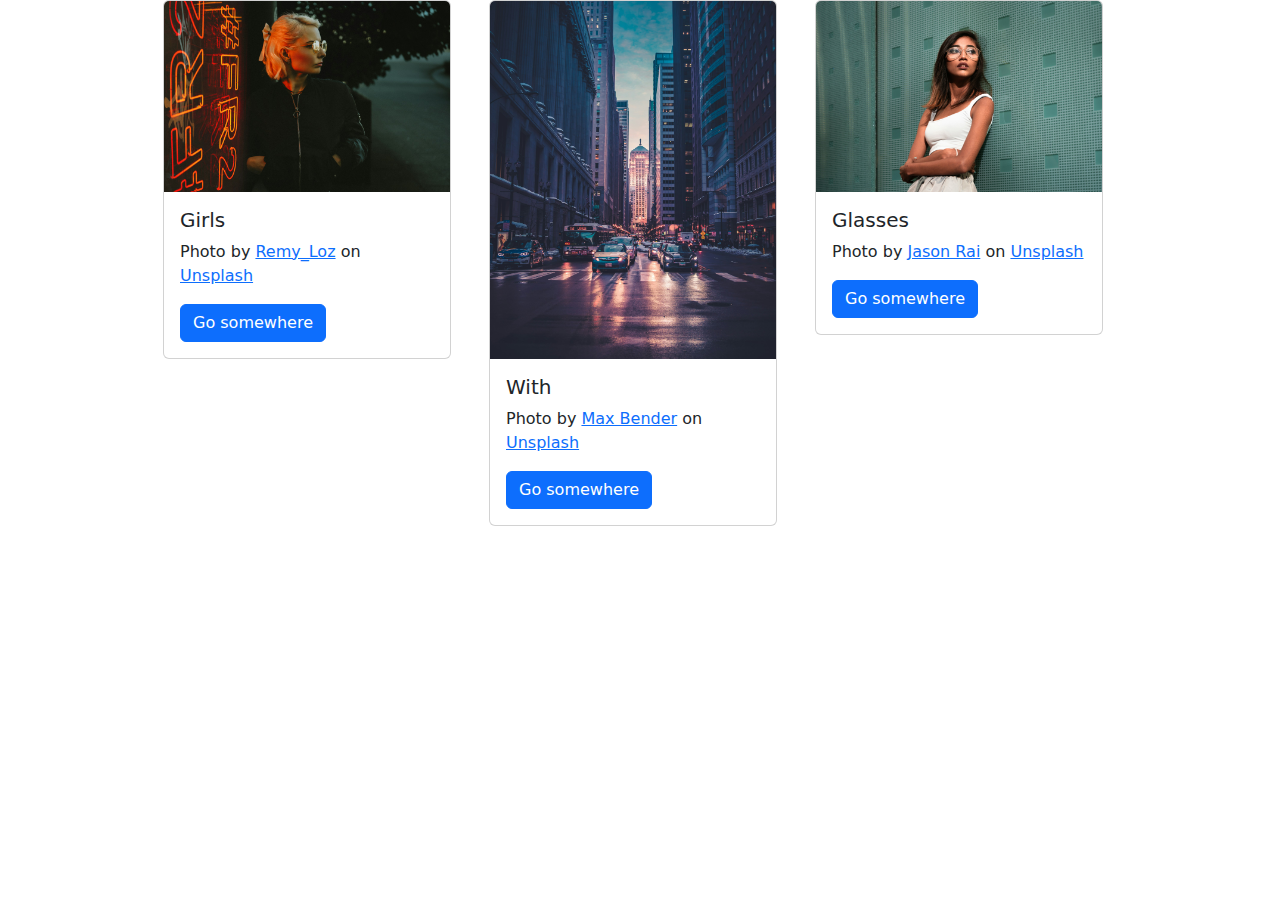
==== cards.html @ c58c7f8a "first commit" ====
<!DOCTYPE html>
<html lang="en">

<head>
  <meta charset="utf-8">
  <meta name="viewport" content="width=device-width, initial-scale=1">
  <title>Cards</title>
  <link href="https://cdn.jsdelivr.net/npm/bootstrap@5.3.3/dist/css/bootstrap.min.css" rel="stylesheet"
    integrity="sha384-QWTKZyjpPEjISv5WaRU9OFeRpok6YctnYmDr5pNlyT2bRjXh0JMhjY6hW+ALEwIH" crossorigin="anonymous">
  <link rel="stylesheet" href="css/cards.css">
</head>

<body>

  <div class="row justify-content-center">
    <div class="col-3">
      <div class="card" style="width: 18rem;">
        <img src="img/cyberglassesgirl.jpg" class="card-img-top" alt="girl with glasses in cyber lighting">
        <div class="card-body">
          <h5 class="card-title">Girls</h5>
          <p class="card-text">Photo by <a href="https://unsplash.com/@remyloz?utm_content=creditCopyText&utm_medium=referral&utm_source=unsplash">Remy_Loz</a> on <a href="https://unsplash.com/photos/a-woman-standing-next-to-a-neon-sign-L1MGKlPZlHI?utm_content=creditCopyText&utm_medium=referral&utm_source=unsplash">Unsplash</a>
          </p>
          <a href="#" class="btn btn-primary">Go somewhere</a>
        </div>
      </div>
    </div>



    <div class="col-3">
      <div class="card" style="width: 18rem;">
        <img src="img/coolcitybackground.jpg" class="card-img-top" alt="cool city picture">
        <div class="card-body">
          <h5 class="card-title">With</h5>
          <p class="card-text">Photo by <a href="https://unsplash.com/@maxwbender?utm_content=creditCopyText&utm_medium=referral&utm_source=unsplash">Max Bender</a> on <a href="https://unsplash.com/photos/vehicles-near-buildings-at-night-time-VmX3vmBecFE?utm_content=creditCopyText&utm_medium=referral&utm_source=unsplash">Unsplash</a>
          </p>
          <a href="#" class="btn btn-primary">Go somewhere</a>
        </div>
      </div>
    </div>




    <div class="col-3">
      <div class="card" style="width: 18rem;">
        <img src="img/coolglassesgirl.jpg" class="card-img-top" alt="girl with glasses">
        <div class="card-body">
          <h5 class="card-title">Glasses</h5>
          <p class="card-text">Photo by <a href="https://unsplash.com/@jasonrai?utm_content=creditCopyText&utm_medium=referral&utm_source=unsplash">Jason Rai</a> on <a href="https://unsplash.com/photos/a-woman-wearing-glasses-leaning-against-a-wall-qBlMxpqFiu8?utm_content=creditCopyText&utm_medium=referral&utm_source=unsplash">Unsplash</a>
          </p>
          <a href="#" class="btn btn-primary">Go somewhere</a>
        </div>
      </div>
    </div>
  </div>



  <script src="https://cdn.jsdelivr.net/npm/bootstrap@5.3.3/dist/js/bootstrap.bundle.min.js"
    integrity="sha384-YvpcrYf0tY3lHB60NNkmXc5s9fDVZLESaAA55NDzOxhy9GkcIdslK1eN7N6jIeHz"
    crossorigin="anonymous"></script>
</body>

</html>
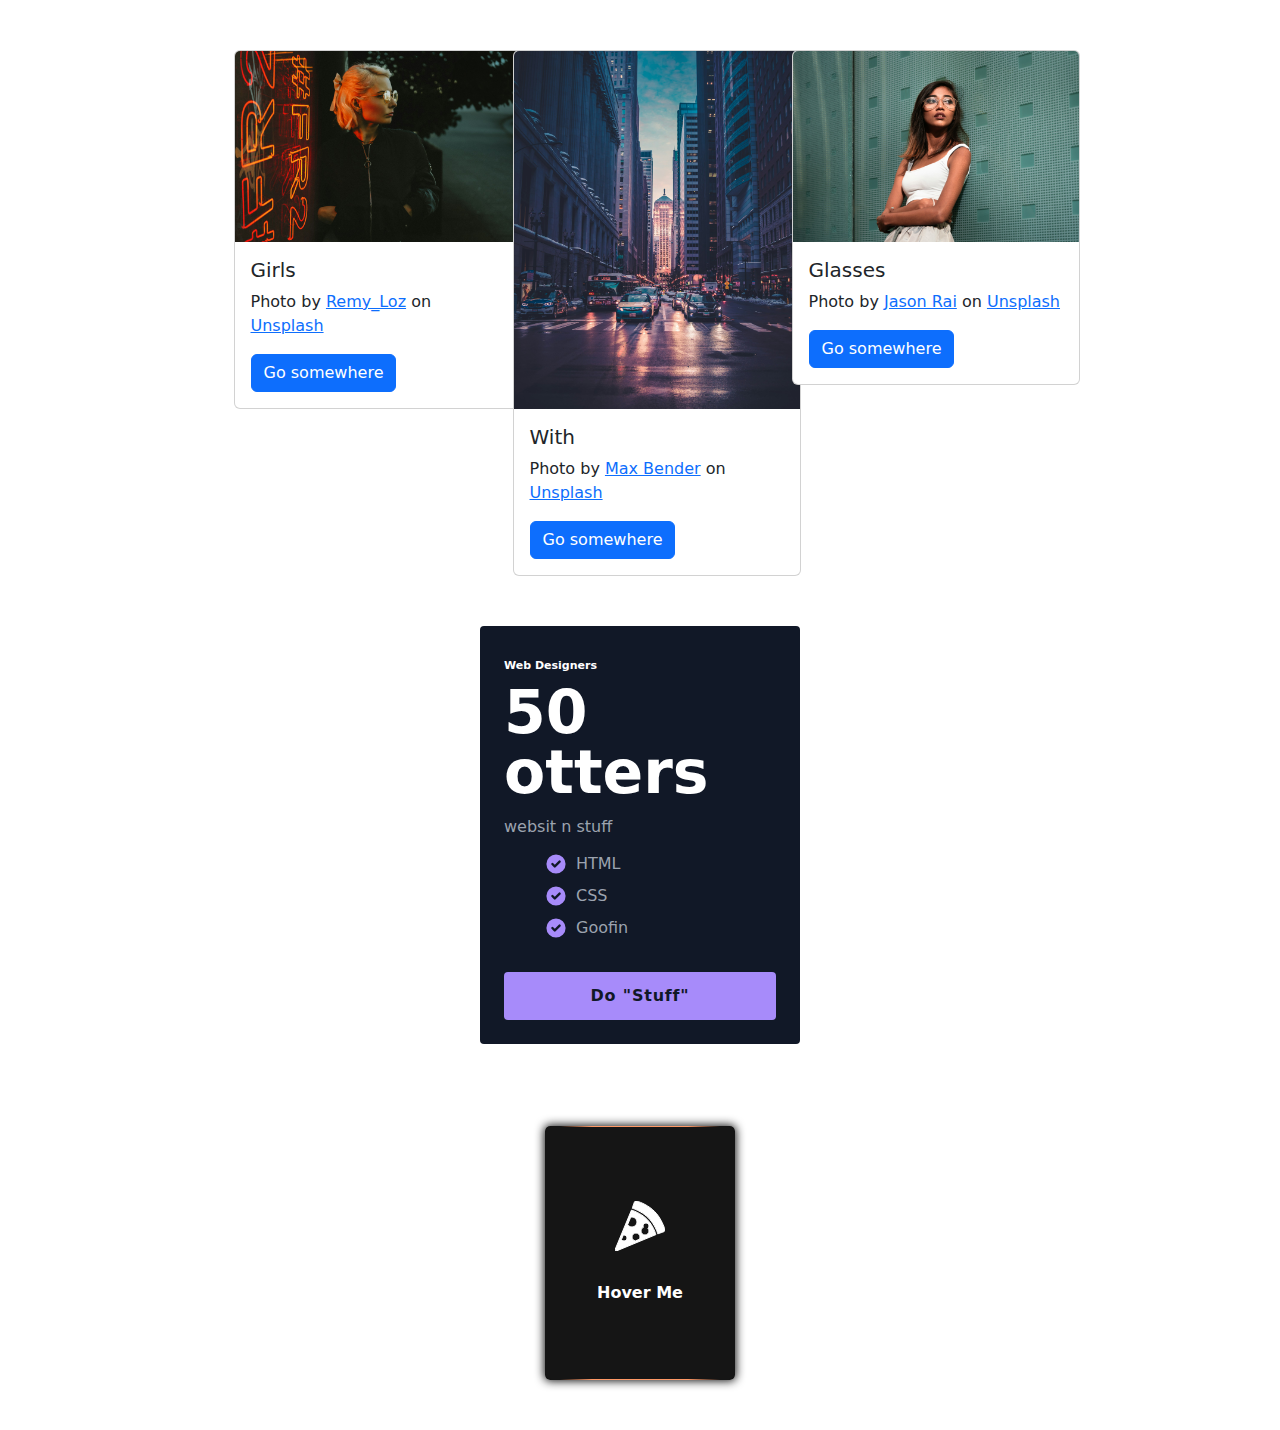
==== commit a50adb67: "pizza" ====
--- a/cards.html
+++ b/cards.html
@@ -11,14 +11,17 @@
 </head>
 
 <body>
-
-  <div class="row justify-content-center">
+<div class="container">
+  <div class="row">
     <div class="col-3">
-      <div class="card" style="width: 18rem;">
+      <div class="card mx-auto" style="width: 18rem;">
         <img src="img/cyberglassesgirl.jpg" class="card-img-top" alt="girl with glasses in cyber lighting">
         <div class="card-body">
           <h5 class="card-title">Girls</h5>
-          <p class="card-text">Photo by <a href="https://unsplash.com/@remyloz?utm_content=creditCopyText&utm_medium=referral&utm_source=unsplash">Remy_Loz</a> on <a href="https://unsplash.com/photos/a-woman-standing-next-to-a-neon-sign-L1MGKlPZlHI?utm_content=creditCopyText&utm_medium=referral&utm_source=unsplash">Unsplash</a>
+          <p class="card-text">Photo by <a
+              href="https://unsplash.com/@remyloz?utm_content=creditCopyText&utm_medium=referral&utm_source=unsplash">Remy_Loz</a>
+            on <a
+              href="https://unsplash.com/photos/a-woman-standing-next-to-a-neon-sign-L1MGKlPZlHI?utm_content=creditCopyText&utm_medium=referral&utm_source=unsplash">Unsplash</a>
           </p>
           <a href="#" class="btn btn-primary">Go somewhere</a>
         </div>
@@ -28,11 +31,14 @@
 
 
     <div class="col-3">
-      <div class="card" style="width: 18rem;">
+      <div class="card mx-auto" style="width: 18rem;">
         <img src="img/coolcitybackground.jpg" class="card-img-top" alt="cool city picture">
         <div class="card-body">
           <h5 class="card-title">With</h5>
-          <p class="card-text">Photo by <a href="https://unsplash.com/@maxwbender?utm_content=creditCopyText&utm_medium=referral&utm_source=unsplash">Max Bender</a> on <a href="https://unsplash.com/photos/vehicles-near-buildings-at-night-time-VmX3vmBecFE?utm_content=creditCopyText&utm_medium=referral&utm_source=unsplash">Unsplash</a>
+          <p class="card-text">Photo by <a
+              href="https://unsplash.com/@maxwbender?utm_content=creditCopyText&utm_medium=referral&utm_source=unsplash">Max
+              Bender</a> on <a
+              href="https://unsplash.com/photos/vehicles-near-buildings-at-night-time-VmX3vmBecFE?utm_content=creditCopyText&utm_medium=referral&utm_source=unsplash">Unsplash</a>
           </p>
           <a href="#" class="btn btn-primary">Go somewhere</a>
         </div>
@@ -43,11 +49,14 @@
 
 
     <div class="col-3">
-      <div class="card" style="width: 18rem;">
+      <div class="card mx-auto" style="width: 18rem;">
         <img src="img/coolglassesgirl.jpg" class="card-img-top" alt="girl with glasses">
         <div class="card-body">
           <h5 class="card-title">Glasses</h5>
-          <p class="card-text">Photo by <a href="https://unsplash.com/@jasonrai?utm_content=creditCopyText&utm_medium=referral&utm_source=unsplash">Jason Rai</a> on <a href="https://unsplash.com/photos/a-woman-wearing-glasses-leaning-against-a-wall-qBlMxpqFiu8?utm_content=creditCopyText&utm_medium=referral&utm_source=unsplash">Unsplash</a>
+          <p class="card-text">Photo by <a
+              href="https://unsplash.com/@jasonrai?utm_content=creditCopyText&utm_medium=referral&utm_source=unsplash">Jason
+              Rai</a> on <a
+              href="https://unsplash.com/photos/a-woman-wearing-glasses-leaning-against-a-wall-qBlMxpqFiu8?utm_content=creditCopyText&utm_medium=referral&utm_source=unsplash">Unsplash</a>
           </p>
           <a href="#" class="btn btn-primary">Go somewhere</a>
         </div>
@@ -57,6 +66,120 @@
 
 
 
+  <div class="row">
+    <div class="col-6">
+      <div class="yaya mx-auto">
+        <div class="header">
+          <span class="title">Web Designers</span>
+          <span class="price">50 otters</span>
+        </div>
+        <p class="desc">websit n stuff</p>
+        <ul class="lists">
+          <li class="list">
+            <svg xmlns="http://www.w3.org/2000/svg" viewBox="0 0 20 20" fill="currentColor">
+              <path fill-rule="evenodd"
+                d="M10 18a8 8 0 100-16 8 8 0 000 16zm3.707-9.293a1 1 0 00-1.414-1.414L9 10.586 7.707 9.293a1 1 0 00-1.414 1.414l2 2a1 1 0 001.414 0l4-4z"
+                clip-rule="evenodd"></path>
+            </svg>
+            <span>HTML</span>
+          </li>
+          <li class="list">
+            <svg xmlns="http://www.w3.org/2000/svg" viewBox="0 0 20 20" fill="currentColor">
+              <path fill-rule="evenodd"
+                d="M10 18a8 8 0 100-16 8 8 0 000 16zm3.707-9.293a1 1 0 00-1.414-1.414L9 10.586 7.707 9.293a1 1 0 00-1.414 1.414l2 2a1 1 0 001.414 0l4-4z"
+                clip-rule="evenodd"></path>
+            </svg>
+            <span>CSS</span>
+          </li>
+          <li class="list">
+            <svg xmlns="http://www.w3.org/2000/svg" viewBox="0 0 20 20" fill="currentColor">
+              <path fill-rule="evenodd"
+                d="M10 18a8 8 0 100-16 8 8 0 000 16zm3.707-9.293a1 1 0 00-1.414-1.414L9 10.586 7.707 9.293a1 1 0 00-1.414 1.414l2 2a1 1 0 001.414 0l4-4z"
+                clip-rule="evenodd"></path>
+            </svg>
+            <span>Goofin</span>
+          </li>
+        </ul>
+        <button type="button" class="action">Do "Stuff"</button>
+      </div>
+    </div>
+  </div>
+
+
+  <div class="row">
+    <div class="col-6">
+      <div class="pizza mx-auto">
+        <div class="content">
+          <div class="back">
+            <div class="back-content">
+              <svg stroke="#ffffff" xmlns:xlink="http://www.w3.org/1999/xlink" xmlns="http://www.w3.org/2000/svg"
+                viewBox="0 0 50 50" height="50px" width="50px" fill="#ffffff">
+
+                <g stroke-width="0" id="SVGRepo_bgCarrier"></g>
+
+                <g stroke-linejoin="round" stroke-linecap="round" id="SVGRepo_tracerCarrier"></g>
+
+                <g id="SVGRepo_iconCarrier">
+
+                  <path
+                    d="M20.84375 0.03125C20.191406 0.0703125 19.652344 0.425781 19.21875 1.53125C18.988281 2.117188 18.5 3.558594 18.03125 4.9375C17.792969 5.636719 17.570313 6.273438 17.40625 6.75C17.390625 6.796875 17.414063 6.855469 17.40625 6.90625C17.398438 6.925781 17.351563 6.949219 17.34375 6.96875L17.25 7.25C18.566406 7.65625 19.539063 8.058594 19.625 8.09375C22.597656 9.21875 28.351563 11.847656 33.28125 16.78125C38.5 22 41.183594 28.265625 42.09375 30.71875C42.113281 30.761719 42.375 31.535156 42.75 32.84375C42.757813 32.839844 42.777344 32.847656 42.78125 32.84375C43.34375 32.664063 44.953125 32.09375 46.3125 31.625C47.109375 31.351563 47.808594 31.117188 48.15625 31C49.003906 30.714844 49.542969 30.292969 49.8125 29.6875C50.074219 29.109375 50.066406 28.429688 49.75 27.6875C49.605469 27.347656 49.441406 26.917969 49.25 26.4375C47.878906 23.007813 45.007813 15.882813 39.59375 10.46875C33.613281 4.484375 25.792969 1.210938 22.125 0.21875C21.648438 0.0898438 21.234375 0.0078125 20.84375 0.03125 Z M 16.46875 9.09375L0.0625 48.625C-0.09375 48.996094 -0.00390625 49.433594 0.28125 49.71875C0.472656 49.910156 0.738281 50 1 50C1.128906 50 1.253906 49.988281 1.375 49.9375L40.90625 33.59375C40.523438 32.242188 40.222656 31.449219 40.21875 31.4375C39.351563 29.089844 36.816406 23.128906 31.875 18.1875C27.035156 13.34375 21.167969 10.804688 18.875 9.9375C18.84375 9.925781 17.8125 9.5 16.46875 9.09375 Z M 17 16C19.761719 16 22 18.238281 22 21C22 23.761719 19.761719 26 17 26C15.140625 26 13.550781 24.972656 12.6875 23.46875L15.6875 16.1875C16.101563 16.074219 16.550781 16 17 16 Z M 31 22C32.65625 22 34 23.34375 34 25C34 25.917969 33.585938 26.730469 32.9375 27.28125L32.90625 27.28125C33.570313 27.996094 34 28.949219 34 30C34 32.210938 32.210938 34 30 34C27.789063 34 26 32.210938 26 30C26 28.359375 26.996094 26.960938 28.40625 26.34375L28.3125 26.3125C28.117188 25.917969 28 25.472656 28 25C28 23.34375 29.34375 22 31 22 Z M 21 32C23.210938 32 25 33.789063 25 36C25 36.855469 24.710938 37.660156 24.25 38.3125L20.3125 39.9375C18.429688 39.609375 17 37.976563 17 36C17 33.789063 18.789063 32 21 32 Z M 9 34C10.65625 34 12 35.34375 12 37C12 38.65625 10.65625 40 9 40C7.902344 40 6.960938 39.414063 6.4375 38.53125L8.25 34.09375C8.488281 34.03125 8.742188 34 9 34Z">
+                  </path>
+
+                </g>
+
+              </svg>
+              <strong>Hover Me</strong>
+            </div>
+          </div>
+          <div class="front">
+
+            <div class="img">
+              <div class="circle">
+              </div>
+              <div class="circle" id="right">
+              </div>
+              <div class="circle" id="bottom">
+              </div>
+            </div>
+
+            <div class="front-content">
+              <small class="badge">Pasta</small>
+              <div class="description">
+                <div class="title">
+                  <p class="title">
+                    <strong>Spaguetti Bolognese</strong>
+                  </p>
+                  <svg fill-rule="nonzero" height="15px" width="15px" viewBox="0,0,256,256"
+                    xmlns:xlink="http://www.w3.org/1999/xlink" xmlns="http://www.w3.org/2000/svg">
+                    <g style="mix-blend-mode: normal" text-anchor="none" font-size="none" font-weight="none"
+                      font-family="none" stroke-dashoffset="0" stroke-dasharray="" stroke-miterlimit="10"
+                      stroke-linejoin="miter" stroke-linecap="butt" stroke-width="1" stroke="none" fill-rule="nonzero"
+                      fill="#20c997">
+                      <g transform="scale(8,8)">
+                        <path d="M25,27l-9,-6.75l-9,6.75v-23h18z"></path>
+                      </g>
+                    </g>
+                  </svg>
+                </div>
+                <p class="card-footer">
+                  30 Mins &nbsp; | &nbsp; 1 Serving
+                </p>
+              </div>
+            </div>
+          </div>
+        </div>
+      </div>
+    </div>
+  </div>
+  </div>
+  </div>
+
+
+
+
+
+
+</div>
   <script src="https://cdn.jsdelivr.net/npm/bootstrap@5.3.3/dist/js/bootstrap.bundle.min.js"
     integrity="sha384-YvpcrYf0tY3lHB60NNkmXc5s9fDVZLESaAA55NDzOxhy9GkcIdslK1eN7N6jIeHz"
     crossorigin="anonymous"></script>
--- a/css/cards.css
+++ b/css/cards.css
@@ -0,0 +1,259 @@
+
+.row{
+    margin: 50px 0;
+    justify-content: center;
+}
+
+
+
+
+/* uiverse css */
+.yaya {
+    margin-left: -1rem;
+    margin-right: -1rem;
+    display: flex;
+    flex-wrap: wrap;
+    align-items: stretch;
+    margin-bottom: 2rem;
+    width: 320px;
+    display: flex;
+    flex-direction: column;
+    border-radius: 0.25rem;
+    background-color: rgba(17, 24, 39, 1);
+    padding: 1.5rem;
+  }
+  
+  .header {
+    display: flex;
+    flex-direction: column;
+  }
+  
+  .title {
+    font-size: 1.5rem;
+    line-height: 2rem;
+    font-weight: 700;
+    color: #fff
+  }
+  
+  .price {
+    font-size: 3.75rem;
+    line-height: 1;
+    font-weight: 700;
+    color: #fff
+  }
+  
+  .desc {
+    margin-top: 0.75rem;
+    margin-bottom: 0.75rem;
+    line-height: 1.625;
+    color: rgba(156, 163, 175, 1);
+  }
+  
+  .lists {
+    margin-bottom: 1.5rem;
+    flex: 1 1 0%;
+    color: rgba(156, 163, 175, 1);
+  }
+  
+  .lists .list {
+    margin-bottom: 0.5rem;
+    display: flex;
+    margin-left: 0.5rem
+  }
+  
+  .lists .list svg {
+    height: 1.5rem;
+    width: 1.5rem;
+    flex-shrink: 0;
+    margin-right: 0.5rem;
+    color: rgba(167, 139, 250, 1);
+  }
+  
+  .action {
+    border: none;
+    outline: none;
+    display: inline-block;
+    border-radius: 0.25rem;
+    background-color: rgba(167, 139, 250, 1);
+    padding-left: 1.25rem;
+    padding-right: 1.25rem;
+    padding-top: 0.75rem;
+    padding-bottom: 0.75rem;
+    text-align: center;
+    font-weight: 600;
+    letter-spacing: 0.05em;
+    color: rgba(17, 24, 39, 1);
+  }
+
+/* pizza */
+  .pizza {
+    overflow: visible;
+    width: 190px;
+    height: 254px;
+  }
+  
+  .content {
+    width: 100%;
+    height: 100%;
+    transform-style: preserve-3d;
+    transition: transform 300ms;
+    box-shadow: 0px 0px 10px 1px #000000ee;
+    border-radius: 5px;
+  }
+  
+  .front, .back {
+    background-color: #151515;
+    position: absolute;
+    width: 100%;
+    height: 100%;
+    backface-visibility: hidden;
+    -webkit-backface-visibility: hidden;
+    border-radius: 5px;
+    overflow: hidden;
+  }
+  
+  .back {
+    width: 100%;
+    height: 100%;
+    justify-content: center;
+    display: flex;
+    align-items: center;
+    overflow: hidden;
+  }
+  
+  .back::before {
+    position: absolute;
+    content: ' ';
+    display: block;
+    width: 160px;
+    height: 160%;
+    background: linear-gradient(90deg, transparent, #ff9966, #ff9966, #ff9966, #ff9966, transparent);
+    animation: rotation_481 5000ms infinite linear;
+  }
+  
+  .back-content {
+    position: absolute;
+    width: 99%;
+    height: 99%;
+    background-color: #151515;
+    border-radius: 5px;
+    color: white;
+    display: flex;
+    flex-direction: column;
+    justify-content: center;
+    align-items: center;
+    gap: 30px;
+  }
+  
+  .pizza:hover .content {
+    transform: rotateY(180deg);
+  }
+  
+  @keyframes rotation_481 {
+    0% {
+      transform: rotateZ(0deg);
+    }
+  
+    0% {
+      transform: rotateZ(360deg);
+    }
+  }
+  
+  .front {
+    transform: rotateY(180deg);
+    color: white;
+  }
+  
+  .front .front-content {
+    position: absolute;
+    width: 100%;
+    height: 100%;
+    padding: 10px;
+    display: flex;
+    flex-direction: column;
+    justify-content: space-between;
+  }
+  
+  .front-content .badge {
+    background-color: #00000055;
+    padding: 2px 10px;
+    border-radius: 10px;
+    backdrop-filter: blur(2px);
+    width: fit-content;
+  }
+  
+  .description {
+    box-shadow: 0px 0px 10px 5px #00000088;
+    width: 100%;
+    padding: 10px;
+    background-color: #00000099;
+    backdrop-filter: blur(5px);
+    border-radius: 5px;
+  }
+  
+  .title {
+    font-size: 11px;
+    max-width: 100%;
+    display: flex;
+    justify-content: space-between;
+  }
+  
+  .title p {
+    width: 50%;
+  }
+  
+  .pizza-footer {
+    color: #ffffff88;
+    margin-top: 5px;
+    font-size: 8px;
+  }
+  
+  .front .img {
+    position: absolute;
+    width: 100%;
+    height: 100%;
+    object-fit: cover;
+    object-position: center;
+  }
+  
+  .circle {
+    width: 90px;
+    height: 90px;
+    border-radius: 50%;
+    background-color: #ffbb66;
+    position: relative;
+    filter: blur(15px);
+    animation: floating 2600ms infinite linear;
+  }
+  
+  #bottom {
+    background-color: #ff8866;
+    left: 50px;
+    top: 0px;
+    width: 150px;
+    height: 150px;
+    animation-delay: -800ms;
+  }
+  
+  #right {
+    background-color: #ff2233;
+    left: 160px;
+    top: -80px;
+    width: 30px;
+    height: 30px;
+    animation-delay: -1800ms;
+  }
+  
+  @keyframes floating {
+    0% {
+      transform: translateY(0px);
+    }
+  
+    50% {
+      transform: translateY(10px);
+    }
+  
+    100% {
+      transform: translateY(0px);
+    }
+  }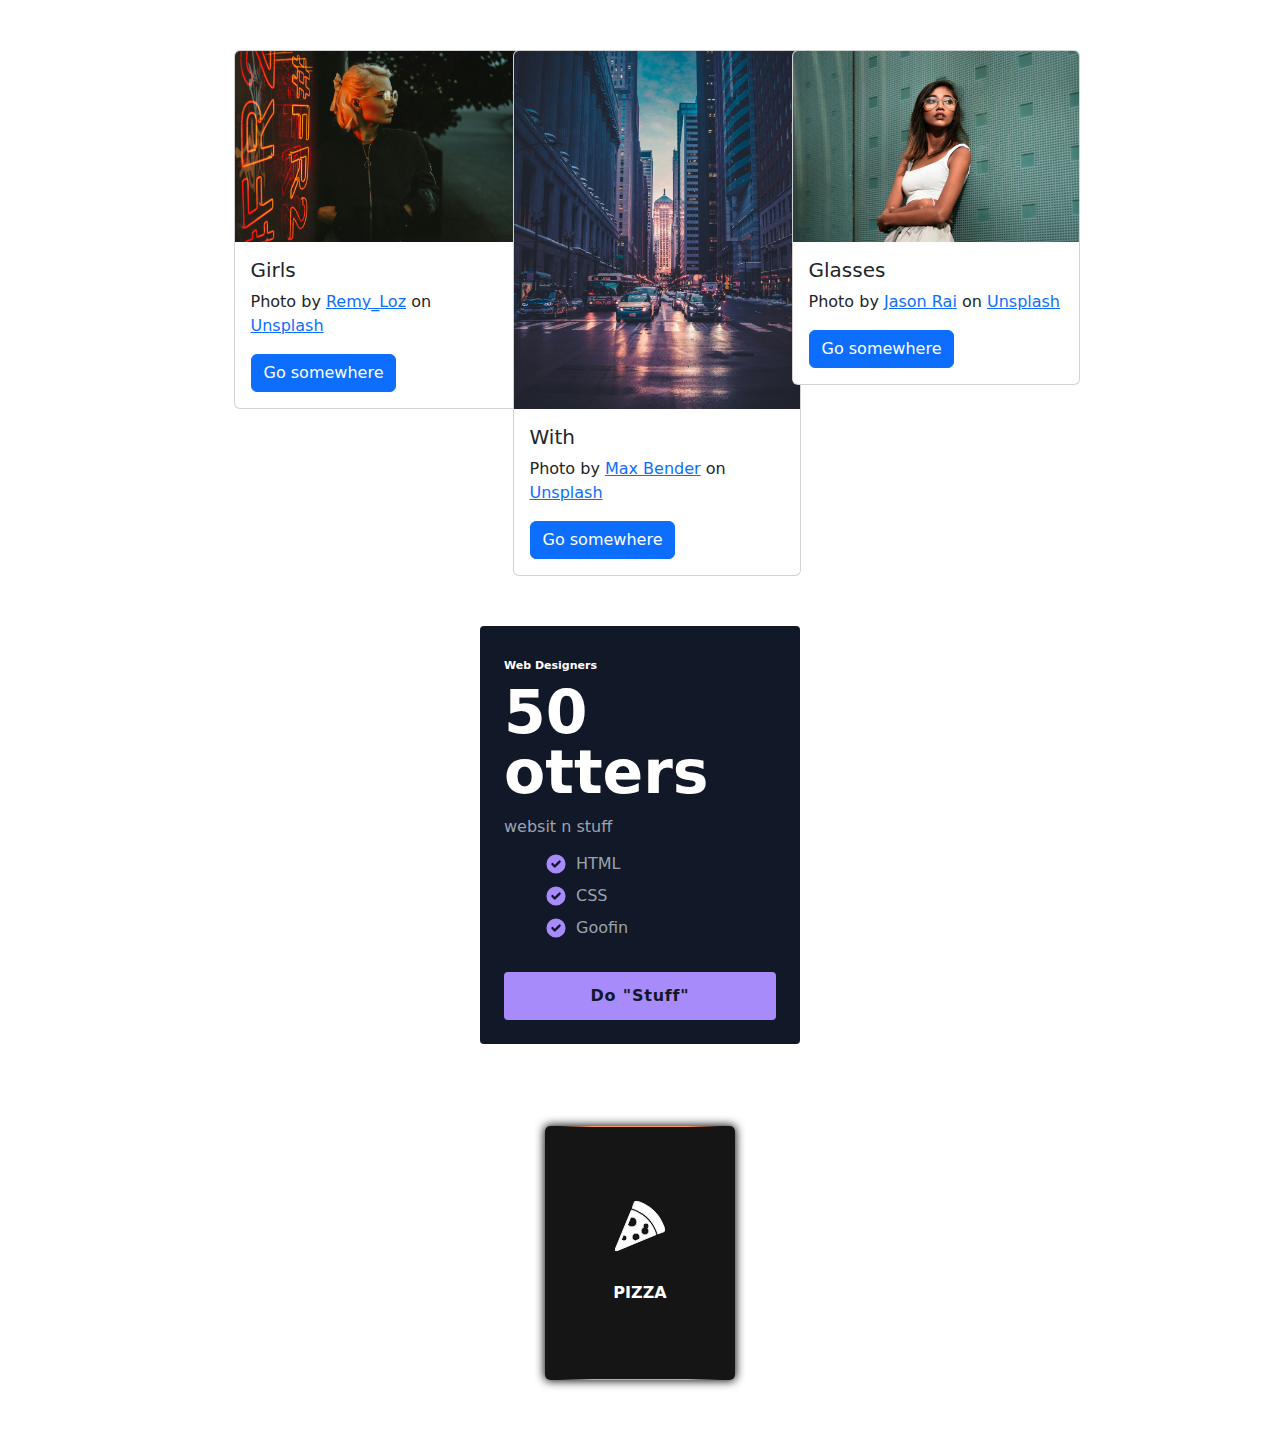
==== commit a1546c45: "Paziza" ====
--- a/cards.html
+++ b/cards.html
@@ -128,7 +128,7 @@
                 </g>
 
               </svg>
-              <strong>Hover Me</strong>
+              <strong>PIZZA</strong>
             </div>
           </div>
           <div class="front">
@@ -143,11 +143,11 @@
             </div>
 
             <div class="front-content">
-              <small class="badge">Pasta</small>
+              <small class="badge">PAZIZA</small>
               <div class="description">
                 <div class="title">
                   <p class="title">
-                    <strong>Spaguetti Bolognese</strong>
+                    <strong>PIZUZA W/ CHEESE</strong>
                   </p>
                   <svg fill-rule="nonzero" height="15px" width="15px" viewBox="0,0,256,256"
                     xmlns:xlink="http://www.w3.org/1999/xlink" xmlns="http://www.w3.org/2000/svg">
@@ -162,7 +162,7 @@
                   </svg>
                 </div>
                 <p class="card-footer">
-                  30 Mins &nbsp; | &nbsp; 1 Serving
+                  $40 &nbsp; | &nbsp; 2 Slices
                 </p>
               </div>
             </div>
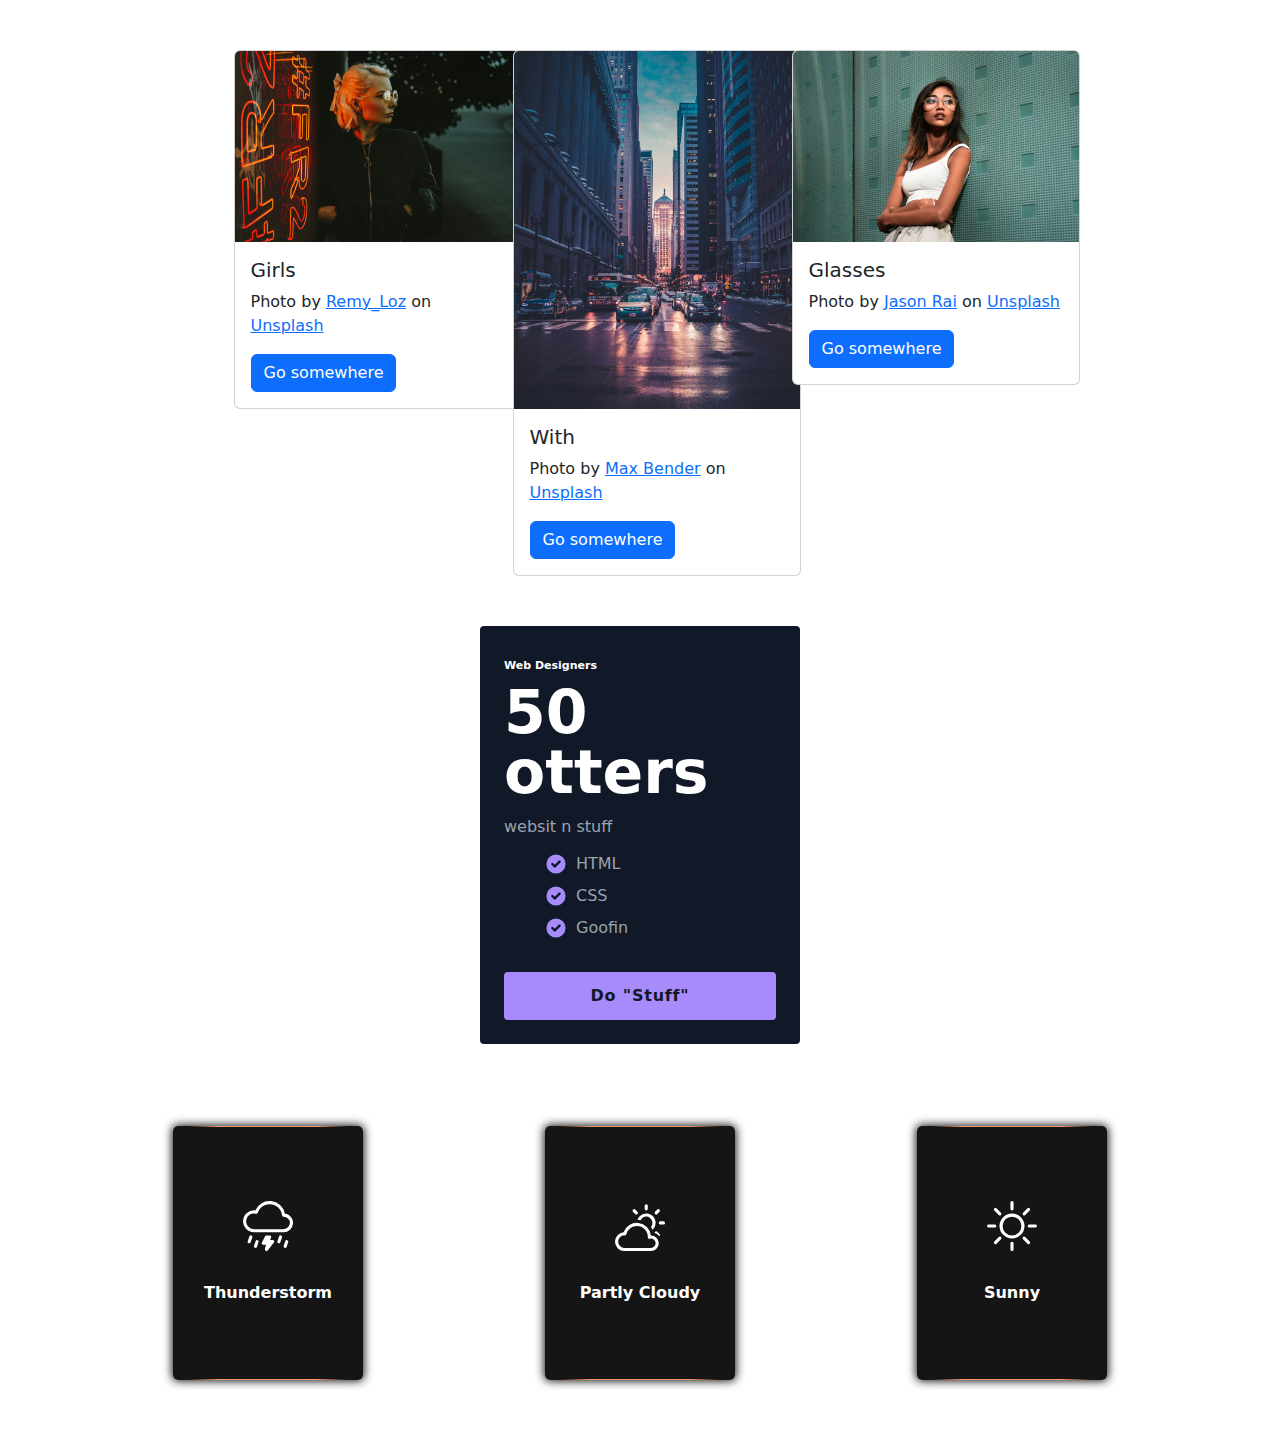
==== commit e337f712: "3-cards" ====
--- a/cards.html
+++ b/cards.html
@@ -11,175 +11,286 @@
 </head>
 
 <body>
-<div class="container">
-  <div class="row">
-    <div class="col-3">
-      <div class="card mx-auto" style="width: 18rem;">
-        <img src="img/cyberglassesgirl.jpg" class="card-img-top" alt="girl with glasses in cyber lighting">
-        <div class="card-body">
-          <h5 class="card-title">Girls</h5>
-          <p class="card-text">Photo by <a
-              href="https://unsplash.com/@remyloz?utm_content=creditCopyText&utm_medium=referral&utm_source=unsplash">Remy_Loz</a>
-            on <a
-              href="https://unsplash.com/photos/a-woman-standing-next-to-a-neon-sign-L1MGKlPZlHI?utm_content=creditCopyText&utm_medium=referral&utm_source=unsplash">Unsplash</a>
-          </p>
-          <a href="#" class="btn btn-primary">Go somewhere</a>
+  <div class="container">
+    <div class="row">
+      <div class="col-3">
+        <div class="card mx-auto" style="width: 18rem;">
+          <img src="img/cyberglassesgirl.jpg" class="card-img-top" alt="girl with glasses in cyber lighting">
+          <div class="card-body">
+            <h5 class="card-title">Girls</h5>
+            <p class="card-text">Photo by <a
+                href="https://unsplash.com/@remyloz?utm_content=creditCopyText&utm_medium=referral&utm_source=unsplash">Remy_Loz</a>
+              on <a
+                href="https://unsplash.com/photos/a-woman-standing-next-to-a-neon-sign-L1MGKlPZlHI?utm_content=creditCopyText&utm_medium=referral&utm_source=unsplash">Unsplash</a>
+            </p>
+            <a href="#" class="btn btn-primary">Go somewhere</a>
+          </div>
+        </div>
+      </div>
+
+
+
+      <div class="col-3">
+        <div class="card mx-auto" style="width: 18rem;">
+          <img src="img/coolcitybackground.jpg" class="card-img-top" alt="cool city picture">
+          <div class="card-body">
+            <h5 class="card-title">With</h5>
+            <p class="card-text">Photo by <a
+                href="https://unsplash.com/@maxwbender?utm_content=creditCopyText&utm_medium=referral&utm_source=unsplash">Max
+                Bender</a> on <a
+                href="https://unsplash.com/photos/vehicles-near-buildings-at-night-time-VmX3vmBecFE?utm_content=creditCopyText&utm_medium=referral&utm_source=unsplash">Unsplash</a>
+            </p>
+            <a href="#" class="btn btn-primary">Go somewhere</a>
+          </div>
+        </div>
+      </div>
+
+
+
+
+      <div class="col-3">
+        <div class="card mx-auto" style="width: 18rem;">
+          <img src="img/coolglassesgirl.jpg" class="card-img-top" alt="girl with glasses">
+          <div class="card-body">
+            <h5 class="card-title">Glasses</h5>
+            <p class="card-text">Photo by <a
+                href="https://unsplash.com/@jasonrai?utm_content=creditCopyText&utm_medium=referral&utm_source=unsplash">Jason
+                Rai</a> on <a
+                href="https://unsplash.com/photos/a-woman-wearing-glasses-leaning-against-a-wall-qBlMxpqFiu8?utm_content=creditCopyText&utm_medium=referral&utm_source=unsplash">Unsplash</a>
+            </p>
+            <a href="#" class="btn btn-primary">Go somewhere</a>
+          </div>
         </div>
       </div>
     </div>
 
 
 
-    <div class="col-3">
-      <div class="card mx-auto" style="width: 18rem;">
-        <img src="img/coolcitybackground.jpg" class="card-img-top" alt="cool city picture">
-        <div class="card-body">
-          <h5 class="card-title">With</h5>
-          <p class="card-text">Photo by <a
-              href="https://unsplash.com/@maxwbender?utm_content=creditCopyText&utm_medium=referral&utm_source=unsplash">Max
-              Bender</a> on <a
-              href="https://unsplash.com/photos/vehicles-near-buildings-at-night-time-VmX3vmBecFE?utm_content=creditCopyText&utm_medium=referral&utm_source=unsplash">Unsplash</a>
-          </p>
-          <a href="#" class="btn btn-primary">Go somewhere</a>
+    <div class="row">
+      <div class="col-6">
+        <div class="yaya mx-auto">
+          <div class="header">
+            <span class="title">Web Designers</span>
+            <span class="price">50 otters</span>
+          </div>
+          <p class="desc">websit n stuff</p>
+          <ul class="lists">
+            <li class="list">
+              <svg xmlns="http://www.w3.org/2000/svg" viewBox="0 0 20 20" fill="currentColor">
+                <path fill-rule="evenodd"
+                  d="M10 18a8 8 0 100-16 8 8 0 000 16zm3.707-9.293a1 1 0 00-1.414-1.414L9 10.586 7.707 9.293a1 1 0 00-1.414 1.414l2 2a1 1 0 001.414 0l4-4z"
+                  clip-rule="evenodd"></path>
+              </svg>
+              <span>HTML</span>
+            </li>
+            <li class="list">
+              <svg xmlns="http://www.w3.org/2000/svg" viewBox="0 0 20 20" fill="currentColor">
+                <path fill-rule="evenodd"
+                  d="M10 18a8 8 0 100-16 8 8 0 000 16zm3.707-9.293a1 1 0 00-1.414-1.414L9 10.586 7.707 9.293a1 1 0 00-1.414 1.414l2 2a1 1 0 001.414 0l4-4z"
+                  clip-rule="evenodd"></path>
+              </svg>
+              <span>CSS</span>
+            </li>
+            <li class="list">
+              <svg xmlns="http://www.w3.org/2000/svg" viewBox="0 0 20 20" fill="currentColor">
+                <path fill-rule="evenodd"
+                  d="M10 18a8 8 0 100-16 8 8 0 000 16zm3.707-9.293a1 1 0 00-1.414-1.414L9 10.586 7.707 9.293a1 1 0 00-1.414 1.414l2 2a1 1 0 001.414 0l4-4z"
+                  clip-rule="evenodd"></path>
+              </svg>
+              <span>Goofin</span>
+            </li>
+          </ul>
+          <button type="button" class="action">Do "Stuff"</button>
         </div>
       </div>
     </div>
 
 
-
-
-    <div class="col-3">
-      <div class="card mx-auto" style="width: 18rem;">
-        <img src="img/coolglassesgirl.jpg" class="card-img-top" alt="girl with glasses">
-        <div class="card-body">
-          <h5 class="card-title">Glasses</h5>
-          <p class="card-text">Photo by <a
-              href="https://unsplash.com/@jasonrai?utm_content=creditCopyText&utm_medium=referral&utm_source=unsplash">Jason
-              Rai</a> on <a
-              href="https://unsplash.com/photos/a-woman-wearing-glasses-leaning-against-a-wall-qBlMxpqFiu8?utm_content=creditCopyText&utm_medium=referral&utm_source=unsplash">Unsplash</a>
-          </p>
-          <a href="#" class="btn btn-primary">Go somewhere</a>
-        </div>
-      </div>
-    </div>
+    <div class="row">
+      <div class="col-4">
+        <div class="pizza mx-auto">
+          <div class="content">
+            <div class="back">
+              <div class="back-content">
+                <svg xmlns="http://www.w3.org/2000/svg" width="50" height="50" fill="currentColor"
+                  class="bi bi-cloud-lightning-rain" viewBox="0 0 16 16">
+                  <path
+                    d="M2.658 11.026a.5.5 0 0 1 .316.632l-.5 1.5a.5.5 0 1 1-.948-.316l.5-1.5a.5.5 0 0 1 .632-.316m9.5 0a.5.5 0 0 1 .316.632l-.5 1.5a.5.5 0 1 1-.948-.316l.5-1.5a.5.5 0 0 1 .632-.316m-7.5 1.5a.5.5 0 0 1 .316.632l-.5 1.5a.5.5 0 1 1-.948-.316l.5-1.5a.5.5 0 0 1 .632-.316m9.5 0a.5.5 0 0 1 .316.632l-.5 1.5a.5.5 0 1 1-.948-.316l.5-1.5a.5.5 0 0 1 .632-.316m-.753-8.499a5.001 5.001 0 0 0-9.499-1.004A3.5 3.5 0 1 0 3.5 10H13a3 3 0 0 0 .405-5.973M8.5 1a4 4 0 0 1 3.976 3.555.5.5 0 0 0 .5.445H13a2 2 0 0 1 0 4H3.5a2.5 2.5 0 1 1 .605-4.926.5.5 0 0 0 .596-.329A4 4 0 0 1 8.5 1M7.053 11.276A.5.5 0 0 1 7.5 11h1a.5.5 0 0 1 .474.658l-.28.842H9.5a.5.5 0 0 1 .39.812l-2 2.5a.5.5 0 0 1-.875-.433L7.36 14H6.5a.5.5 0 0 1-.447-.724z" />
+                </svg>
+                <strong>Thunderstorm</strong>
+              </div>
+            </div>
+            <div class="front">
+
+              <div class="img">
+                <div class="circle">
+                </div>
+                <div class="circle" id="right">
+                </div>
+                <div class="circle" id="bottom">
+                </div>
+              </div>
+
+              <div class="front-content">
+                <div class="badges">
+                <small class="badge">High 68&deg;</small>
+                <br>
+                <small class="badge">Low 49&deg;</small>
+              </div>
+                <div class="description">
+                  <div class="title">
+                    <p class="title">
+                      <strong>Thunderstorm</strong>
+                    </p>
+                    <svg fill-rule="nonzero" height="15px" width="15px" viewBox="0,0,256,256"
+                      xmlns:xlink="http://www.w3.org/1999/xlink" xmlns="http://www.w3.org/2000/svg">
+                      <g style="mix-blend-mode: normal" text-anchor="none" font-size="none" font-weight="none"
+                        font-family="none" stroke-dashoffset="0" stroke-dasharray="" stroke-miterlimit="10"
+                        stroke-linejoin="miter" stroke-linecap="butt" stroke-width="1" stroke="none" fill-rule="nonzero"
+                        fill="#20c997">
+                        <g transform="scale(8,8)">
+                          <path d="M25,27l-9,-6.75l-9,6.75v-23h18z"></path>
+                        </g>
+                      </g>
+                    </svg>
+                  </div>
+                  <p class="card-footer">
+                    $40 &nbsp; | &nbsp; 2 Slices
+                  </p>
+                </div>
+              </div>
+            </div>
+          </div>
+        </div>
+      </div>
+
+
+      
+      <div class="col-4">
+        <div class="pizza mx-auto">
+          <div class="content">
+            <div class="back">
+              <div class="back-content">
+                <svg xmlns="http://www.w3.org/2000/svg" width="50" height="50" fill="currentColor" class="bi bi-cloud-sun" viewBox="0 0 16 16">
+                  <path d="M7 8a3.5 3.5 0 0 1 3.5 3.555.5.5 0 0 0 .624.492A1.503 1.503 0 0 1 13 13.5a1.5 1.5 0 0 1-1.5 1.5H3a2 2 0 1 1 .1-3.998.5.5 0 0 0 .51-.375A3.5 3.5 0 0 1 7 8m4.473 3a4.5 4.5 0 0 0-8.72-.99A3 3 0 0 0 3 16h8.5a2.5 2.5 0 0 0 0-5z"/>
+                  <path d="M10.5 1.5a.5.5 0 0 0-1 0v1a.5.5 0 0 0 1 0zm3.743 1.964a.5.5 0 1 0-.707-.707l-.708.707a.5.5 0 0 0 .708.708zm-7.779-.707a.5.5 0 0 0-.707.707l.707.708a.5.5 0 1 0 .708-.708zm1.734 3.374a2 2 0 1 1 3.296 2.198q.3.423.516.898a3 3 0 1 0-4.84-3.225q.529.017 1.028.129m4.484 4.074c.6.215 1.125.59 1.522 1.072a.5.5 0 0 0 .039-.742l-.707-.707a.5.5 0 0 0-.854.377M14.5 6.5a.5.5 0 0 0 0 1h1a.5.5 0 0 0 0-1z"/>
+                </svg>
+                <strong>Partly Cloudy</strong>
+              </div>
+            </div>
+            <div class="front">
+
+              <div class="img">
+                <div class="circle">
+                </div>
+                <div class="circle" id="right">
+                </div>
+                <div class="circle" id="bottom">
+                </div>
+              </div>
+
+              <div class="front-content">
+                <div class="badges">
+                <small class="badge">High 68&deg;</small>
+                <br>
+                <small class="badge">Low 49&deg;</small>
+              </div>
+                <div class="description">
+                  <div class="title">
+                    <p class="title">
+                      <strong>Thunderstorm</strong>
+                    </p>
+                    <svg fill-rule="nonzero" height="15px" width="15px" viewBox="0,0,256,256"
+                      xmlns:xlink="http://www.w3.org/1999/xlink" xmlns="http://www.w3.org/2000/svg">
+                      <g style="mix-blend-mode: normal" text-anchor="none" font-size="none" font-weight="none"
+                        font-family="none" stroke-dashoffset="0" stroke-dasharray="" stroke-miterlimit="10"
+                        stroke-linejoin="miter" stroke-linecap="butt" stroke-width="1" stroke="none" fill-rule="nonzero"
+                        fill="#20c997">
+                        <g transform="scale(8,8)">
+                          <path d="M25,27l-9,-6.75l-9,6.75v-23h18z"></path>
+                        </g>
+                      </g>
+                    </svg>
+                  </div>
+                  <p class="card-footer">
+                    $40 &nbsp; | &nbsp; 2 Slices
+                  </p>
+                </div>
+              </div>
+            </div>
+          </div>
+        </div>
+      </div>
+
+
+
+
+      <div class="col-4">
+        <div class="pizza mx-auto">
+          <div class="content">
+            <div class="back">
+              <div class="back-content">
+                <svg xmlns="http://www.w3.org/2000/svg" width="50" height="50" fill="currentColor" class="bi bi-brightness-high" viewBox="0 0 16 16">
+                  <path d="M8 11a3 3 0 1 1 0-6 3 3 0 0 1 0 6m0 1a4 4 0 1 0 0-8 4 4 0 0 0 0 8M8 0a.5.5 0 0 1 .5.5v2a.5.5 0 0 1-1 0v-2A.5.5 0 0 1 8 0m0 13a.5.5 0 0 1 .5.5v2a.5.5 0 0 1-1 0v-2A.5.5 0 0 1 8 13m8-5a.5.5 0 0 1-.5.5h-2a.5.5 0 0 1 0-1h2a.5.5 0 0 1 .5.5M3 8a.5.5 0 0 1-.5.5h-2a.5.5 0 0 1 0-1h2A.5.5 0 0 1 3 8m10.657-5.657a.5.5 0 0 1 0 .707l-1.414 1.415a.5.5 0 1 1-.707-.708l1.414-1.414a.5.5 0 0 1 .707 0m-9.193 9.193a.5.5 0 0 1 0 .707L3.05 13.657a.5.5 0 0 1-.707-.707l1.414-1.414a.5.5 0 0 1 .707 0m9.193 2.121a.5.5 0 0 1-.707 0l-1.414-1.414a.5.5 0 0 1 .707-.707l1.414 1.414a.5.5 0 0 1 0 .707M4.464 4.465a.5.5 0 0 1-.707 0L2.343 3.05a.5.5 0 1 1 .707-.707l1.414 1.414a.5.5 0 0 1 0 .708"/>
+                </svg>
+                <strong>Sunny</strong>
+              </div>
+            </div>
+            <div class="front">
+
+              <div class="img">
+                <div class="circle">
+                </div>
+                <div class="circle" id="right">
+                </div>
+                <div class="circle" id="bottom">
+                </div>
+              </div>
+
+              <div class="front-content">
+                <div class="badges">
+                <small class="badge">High 68&deg;</small>
+                <br>
+                <small class="badge">Low 49&deg;</small>
+              </div>
+                <div class="description">
+                  <div class="title">
+                    <p class="title">
+                      <strong>Thunderstorm</strong>
+                    </p>
+                    <svg fill-rule="nonzero" height="15px" width="15px" viewBox="0,0,256,256"
+                      xmlns:xlink="http://www.w3.org/1999/xlink" xmlns="http://www.w3.org/2000/svg">
+                      <g style="mix-blend-mode: normal" text-anchor="none" font-size="none" font-weight="none"
+                        font-family="none" stroke-dashoffset="0" stroke-dasharray="" stroke-miterlimit="10"
+                        stroke-linejoin="miter" stroke-linecap="butt" stroke-width="1" stroke="none" fill-rule="nonzero"
+                        fill="#20c997">
+                        <g transform="scale(8,8)">
+                          <path d="M25,27l-9,-6.75l-9,6.75v-23h18z"></path>
+                        </g>
+                      </g>
+                    </svg>
+                  </div>
+                  <p class="card-footer">
+                    $40 &nbsp; | &nbsp; 2 Slices
+                  </p>
+                </div>
+              </div>
+            </div>
+          </div>
+        </div>
+      </div>
+
+
+
+
+
+
+
+
+
+
+
   </div>
-
-
-
-  <div class="row">
-    <div class="col-6">
-      <div class="yaya mx-auto">
-        <div class="header">
-          <span class="title">Web Designers</span>
-          <span class="price">50 otters</span>
-        </div>
-        <p class="desc">websit n stuff</p>
-        <ul class="lists">
-          <li class="list">
-            <svg xmlns="http://www.w3.org/2000/svg" viewBox="0 0 20 20" fill="currentColor">
-              <path fill-rule="evenodd"
-                d="M10 18a8 8 0 100-16 8 8 0 000 16zm3.707-9.293a1 1 0 00-1.414-1.414L9 10.586 7.707 9.293a1 1 0 00-1.414 1.414l2 2a1 1 0 001.414 0l4-4z"
-                clip-rule="evenodd"></path>
-            </svg>
-            <span>HTML</span>
-          </li>
-          <li class="list">
-            <svg xmlns="http://www.w3.org/2000/svg" viewBox="0 0 20 20" fill="currentColor">
-              <path fill-rule="evenodd"
-                d="M10 18a8 8 0 100-16 8 8 0 000 16zm3.707-9.293a1 1 0 00-1.414-1.414L9 10.586 7.707 9.293a1 1 0 00-1.414 1.414l2 2a1 1 0 001.414 0l4-4z"
-                clip-rule="evenodd"></path>
-            </svg>
-            <span>CSS</span>
-          </li>
-          <li class="list">
-            <svg xmlns="http://www.w3.org/2000/svg" viewBox="0 0 20 20" fill="currentColor">
-              <path fill-rule="evenodd"
-                d="M10 18a8 8 0 100-16 8 8 0 000 16zm3.707-9.293a1 1 0 00-1.414-1.414L9 10.586 7.707 9.293a1 1 0 00-1.414 1.414l2 2a1 1 0 001.414 0l4-4z"
-                clip-rule="evenodd"></path>
-            </svg>
-            <span>Goofin</span>
-          </li>
-        </ul>
-        <button type="button" class="action">Do "Stuff"</button>
-      </div>
-    </div>
-  </div>
-
-
-  <div class="row">
-    <div class="col-6">
-      <div class="pizza mx-auto">
-        <div class="content">
-          <div class="back">
-            <div class="back-content">
-              <svg stroke="#ffffff" xmlns:xlink="http://www.w3.org/1999/xlink" xmlns="http://www.w3.org/2000/svg"
-                viewBox="0 0 50 50" height="50px" width="50px" fill="#ffffff">
-
-                <g stroke-width="0" id="SVGRepo_bgCarrier"></g>
-
-                <g stroke-linejoin="round" stroke-linecap="round" id="SVGRepo_tracerCarrier"></g>
-
-                <g id="SVGRepo_iconCarrier">
-
-                  <path
-                    d="M20.84375 0.03125C20.191406 0.0703125 19.652344 0.425781 19.21875 1.53125C18.988281 2.117188 18.5 3.558594 18.03125 4.9375C17.792969 5.636719 17.570313 6.273438 17.40625 6.75C17.390625 6.796875 17.414063 6.855469 17.40625 6.90625C17.398438 6.925781 17.351563 6.949219 17.34375 6.96875L17.25 7.25C18.566406 7.65625 19.539063 8.058594 19.625 8.09375C22.597656 9.21875 28.351563 11.847656 33.28125 16.78125C38.5 22 41.183594 28.265625 42.09375 30.71875C42.113281 30.761719 42.375 31.535156 42.75 32.84375C42.757813 32.839844 42.777344 32.847656 42.78125 32.84375C43.34375 32.664063 44.953125 32.09375 46.3125 31.625C47.109375 31.351563 47.808594 31.117188 48.15625 31C49.003906 30.714844 49.542969 30.292969 49.8125 29.6875C50.074219 29.109375 50.066406 28.429688 49.75 27.6875C49.605469 27.347656 49.441406 26.917969 49.25 26.4375C47.878906 23.007813 45.007813 15.882813 39.59375 10.46875C33.613281 4.484375 25.792969 1.210938 22.125 0.21875C21.648438 0.0898438 21.234375 0.0078125 20.84375 0.03125 Z M 16.46875 9.09375L0.0625 48.625C-0.09375 48.996094 -0.00390625 49.433594 0.28125 49.71875C0.472656 49.910156 0.738281 50 1 50C1.128906 50 1.253906 49.988281 1.375 49.9375L40.90625 33.59375C40.523438 32.242188 40.222656 31.449219 40.21875 31.4375C39.351563 29.089844 36.816406 23.128906 31.875 18.1875C27.035156 13.34375 21.167969 10.804688 18.875 9.9375C18.84375 9.925781 17.8125 9.5 16.46875 9.09375 Z M 17 16C19.761719 16 22 18.238281 22 21C22 23.761719 19.761719 26 17 26C15.140625 26 13.550781 24.972656 12.6875 23.46875L15.6875 16.1875C16.101563 16.074219 16.550781 16 17 16 Z M 31 22C32.65625 22 34 23.34375 34 25C34 25.917969 33.585938 26.730469 32.9375 27.28125L32.90625 27.28125C33.570313 27.996094 34 28.949219 34 30C34 32.210938 32.210938 34 30 34C27.789063 34 26 32.210938 26 30C26 28.359375 26.996094 26.960938 28.40625 26.34375L28.3125 26.3125C28.117188 25.917969 28 25.472656 28 25C28 23.34375 29.34375 22 31 22 Z M 21 32C23.210938 32 25 33.789063 25 36C25 36.855469 24.710938 37.660156 24.25 38.3125L20.3125 39.9375C18.429688 39.609375 17 37.976563 17 36C17 33.789063 18.789063 32 21 32 Z M 9 34C10.65625 34 12 35.34375 12 37C12 38.65625 10.65625 40 9 40C7.902344 40 6.960938 39.414063 6.4375 38.53125L8.25 34.09375C8.488281 34.03125 8.742188 34 9 34Z">
-                  </path>
-
-                </g>
-
-              </svg>
-              <strong>PIZZA</strong>
-            </div>
-          </div>
-          <div class="front">
-
-            <div class="img">
-              <div class="circle">
-              </div>
-              <div class="circle" id="right">
-              </div>
-              <div class="circle" id="bottom">
-              </div>
-            </div>
-
-            <div class="front-content">
-              <small class="badge">PAZIZA</small>
-              <div class="description">
-                <div class="title">
-                  <p class="title">
-                    <strong>PIZUZA W/ CHEESE</strong>
-                  </p>
-                  <svg fill-rule="nonzero" height="15px" width="15px" viewBox="0,0,256,256"
-                    xmlns:xlink="http://www.w3.org/1999/xlink" xmlns="http://www.w3.org/2000/svg">
-                    <g style="mix-blend-mode: normal" text-anchor="none" font-size="none" font-weight="none"
-                      font-family="none" stroke-dashoffset="0" stroke-dasharray="" stroke-miterlimit="10"
-                      stroke-linejoin="miter" stroke-linecap="butt" stroke-width="1" stroke="none" fill-rule="nonzero"
-                      fill="#20c997">
-                      <g transform="scale(8,8)">
-                        <path d="M25,27l-9,-6.75l-9,6.75v-23h18z"></path>
-                      </g>
-                    </g>
-                  </svg>
-                </div>
-                <p class="card-footer">
-                  $40 &nbsp; | &nbsp; 2 Slices
-                </p>
-              </div>
-            </div>
-          </div>
-        </div>
-      </div>
-    </div>
-  </div>
-  </div>
-  </div>
-
-
-
-
-
-
-</div>
   <script src="https://cdn.jsdelivr.net/npm/bootstrap@5.3.3/dist/js/bootstrap.bundle.min.js"
     integrity="sha384-YvpcrYf0tY3lHB60NNkmXc5s9fDVZLESaAA55NDzOxhy9GkcIdslK1eN7N6jIeHz"
     crossorigin="anonymous"></script>
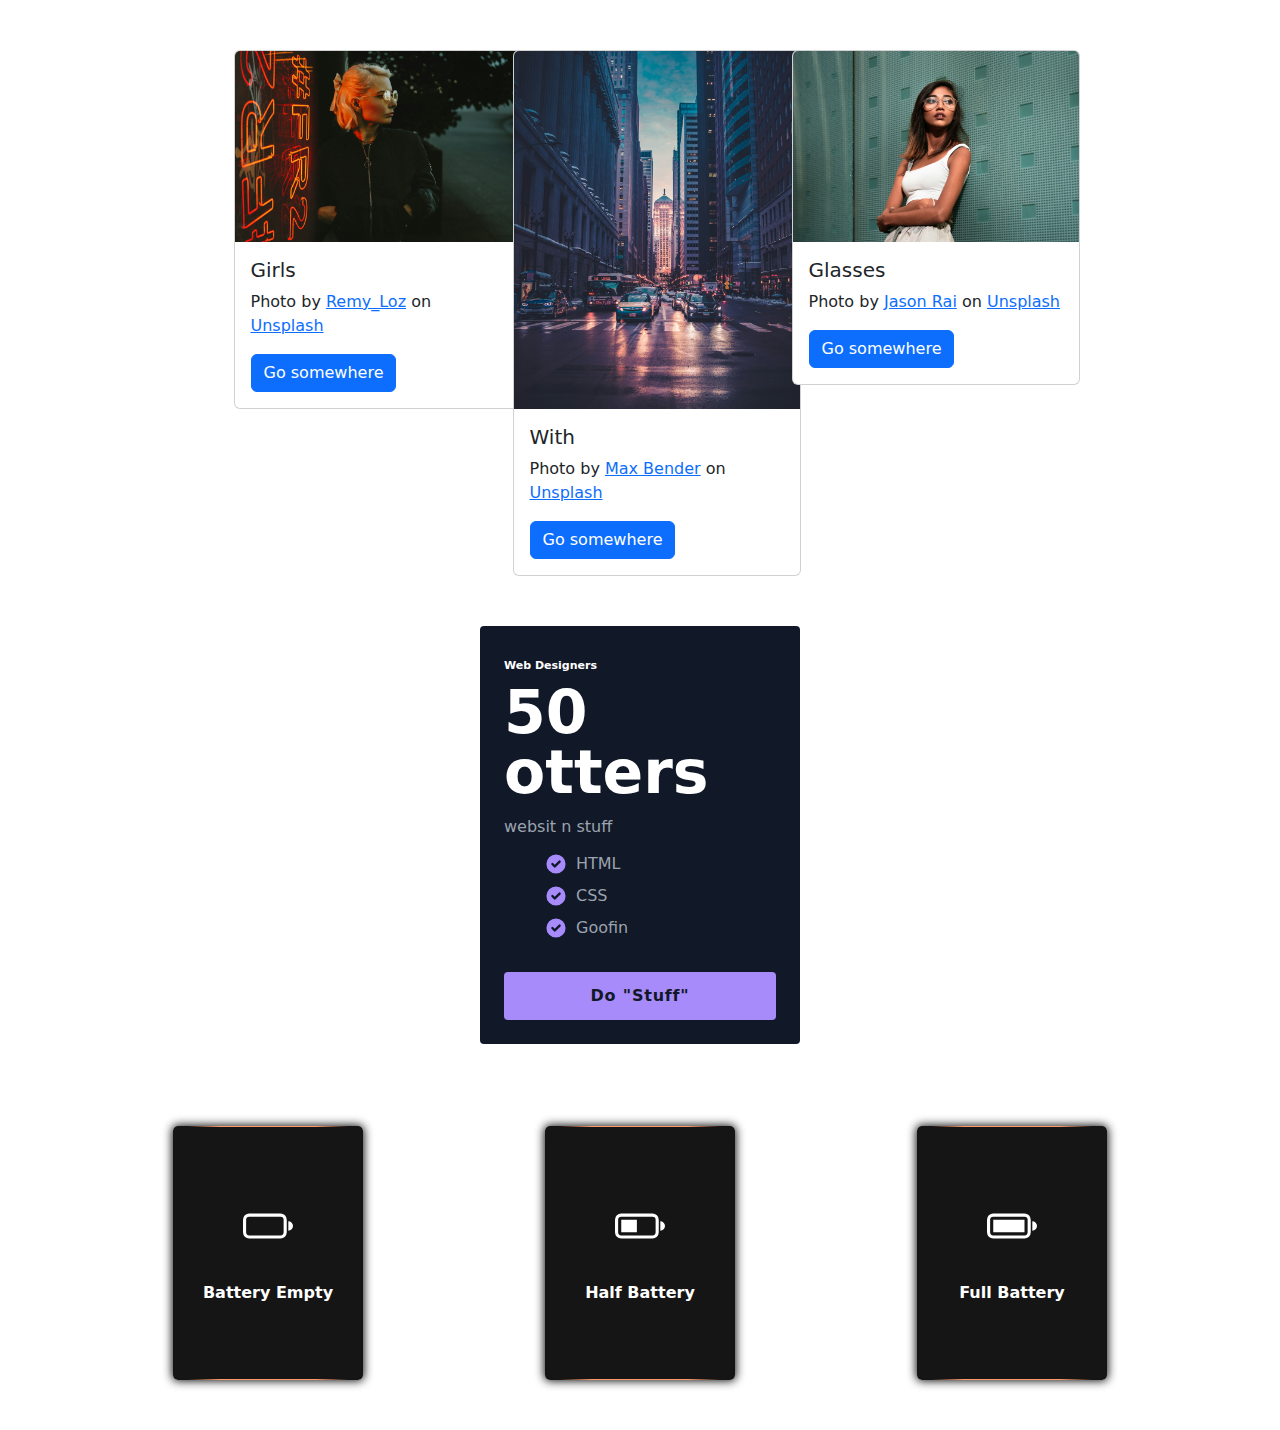
==== commit 213088d0: "battery" ====
--- a/cards.html
+++ b/cards.html
@@ -112,12 +112,10 @@
           <div class="content">
             <div class="back">
               <div class="back-content">
-                <svg xmlns="http://www.w3.org/2000/svg" width="50" height="50" fill="currentColor"
-                  class="bi bi-cloud-lightning-rain" viewBox="0 0 16 16">
-                  <path
-                    d="M2.658 11.026a.5.5 0 0 1 .316.632l-.5 1.5a.5.5 0 1 1-.948-.316l.5-1.5a.5.5 0 0 1 .632-.316m9.5 0a.5.5 0 0 1 .316.632l-.5 1.5a.5.5 0 1 1-.948-.316l.5-1.5a.5.5 0 0 1 .632-.316m-7.5 1.5a.5.5 0 0 1 .316.632l-.5 1.5a.5.5 0 1 1-.948-.316l.5-1.5a.5.5 0 0 1 .632-.316m9.5 0a.5.5 0 0 1 .316.632l-.5 1.5a.5.5 0 1 1-.948-.316l.5-1.5a.5.5 0 0 1 .632-.316m-.753-8.499a5.001 5.001 0 0 0-9.499-1.004A3.5 3.5 0 1 0 3.5 10H13a3 3 0 0 0 .405-5.973M8.5 1a4 4 0 0 1 3.976 3.555.5.5 0 0 0 .5.445H13a2 2 0 0 1 0 4H3.5a2.5 2.5 0 1 1 .605-4.926.5.5 0 0 0 .596-.329A4 4 0 0 1 8.5 1M7.053 11.276A.5.5 0 0 1 7.5 11h1a.5.5 0 0 1 .474.658l-.28.842H9.5a.5.5 0 0 1 .39.812l-2 2.5a.5.5 0 0 1-.875-.433L7.36 14H6.5a.5.5 0 0 1-.447-.724z" />
+                <svg xmlns="http://www.w3.org/2000/svg" width="50" height="50" fill="currentColor" class="bi bi-battery" viewBox="0 0 16 16">
+                  <path d="M0 6a2 2 0 0 1 2-2h10a2 2 0 0 1 2 2v4a2 2 0 0 1-2 2H2a2 2 0 0 1-2-2zm2-1a1 1 0 0 0-1 1v4a1 1 0 0 0 1 1h10a1 1 0 0 0 1-1V6a1 1 0 0 0-1-1zm14 3a1.5 1.5 0 0 1-1.5 1.5v-3A1.5 1.5 0 0 1 16 8"/>
                 </svg>
-                <strong>Thunderstorm</strong>
+                <strong>Battery Empty</strong>
               </div>
             </div>
             <div class="front">
@@ -133,9 +131,9 @@
 
               <div class="front-content">
                 <div class="badges">
-                <small class="badge">High 68&deg;</small>
+                <small class="badge">0%&deg;</small>
                 <br>
-                <small class="badge">Low 49&deg;</small>
+                <small class="badge">1 Hour&deg;</small>
               </div>
                 <div class="description">
                   <div class="title">
@@ -171,11 +169,11 @@
           <div class="content">
             <div class="back">
               <div class="back-content">
-                <svg xmlns="http://www.w3.org/2000/svg" width="50" height="50" fill="currentColor" class="bi bi-cloud-sun" viewBox="0 0 16 16">
-                  <path d="M7 8a3.5 3.5 0 0 1 3.5 3.555.5.5 0 0 0 .624.492A1.503 1.503 0 0 1 13 13.5a1.5 1.5 0 0 1-1.5 1.5H3a2 2 0 1 1 .1-3.998.5.5 0 0 0 .51-.375A3.5 3.5 0 0 1 7 8m4.473 3a4.5 4.5 0 0 0-8.72-.99A3 3 0 0 0 3 16h8.5a2.5 2.5 0 0 0 0-5z"/>
-                  <path d="M10.5 1.5a.5.5 0 0 0-1 0v1a.5.5 0 0 0 1 0zm3.743 1.964a.5.5 0 1 0-.707-.707l-.708.707a.5.5 0 0 0 .708.708zm-7.779-.707a.5.5 0 0 0-.707.707l.707.708a.5.5 0 1 0 .708-.708zm1.734 3.374a2 2 0 1 1 3.296 2.198q.3.423.516.898a3 3 0 1 0-4.84-3.225q.529.017 1.028.129m4.484 4.074c.6.215 1.125.59 1.522 1.072a.5.5 0 0 0 .039-.742l-.707-.707a.5.5 0 0 0-.854.377M14.5 6.5a.5.5 0 0 0 0 1h1a.5.5 0 0 0 0-1z"/>
+                <svg xmlns="http://www.w3.org/2000/svg" width="50" height="50" fill="currentColor" class="bi bi-battery-half" viewBox="0 0 16 16">
+                  <path d="M2 6h5v4H2z"/>
+                  <path d="M2 4a2 2 0 0 0-2 2v4a2 2 0 0 0 2 2h10a2 2 0 0 0 2-2V6a2 2 0 0 0-2-2zm10 1a1 1 0 0 1 1 1v4a1 1 0 0 1-1 1H2a1 1 0 0 1-1-1V6a1 1 0 0 1 1-1zm4 3a1.5 1.5 0 0 1-1.5 1.5v-3A1.5 1.5 0 0 1 16 8"/>
                 </svg>
-                <strong>Partly Cloudy</strong>
+                <strong>Half Battery</strong>
               </div>
             </div>
             <div class="front">
@@ -191,9 +189,9 @@
 
               <div class="front-content">
                 <div class="badges">
-                <small class="badge">High 68&deg;</small>
+                <small class="badge">50%&deg;</small>
                 <br>
-                <small class="badge">Low 49&deg;</small>
+                <small class="badge">30 Min&deg;</small>
               </div>
                 <div class="description">
                   <div class="title">
@@ -230,10 +228,11 @@
           <div class="content">
             <div class="back">
               <div class="back-content">
-                <svg xmlns="http://www.w3.org/2000/svg" width="50" height="50" fill="currentColor" class="bi bi-brightness-high" viewBox="0 0 16 16">
-                  <path d="M8 11a3 3 0 1 1 0-6 3 3 0 0 1 0 6m0 1a4 4 0 1 0 0-8 4 4 0 0 0 0 8M8 0a.5.5 0 0 1 .5.5v2a.5.5 0 0 1-1 0v-2A.5.5 0 0 1 8 0m0 13a.5.5 0 0 1 .5.5v2a.5.5 0 0 1-1 0v-2A.5.5 0 0 1 8 13m8-5a.5.5 0 0 1-.5.5h-2a.5.5 0 0 1 0-1h2a.5.5 0 0 1 .5.5M3 8a.5.5 0 0 1-.5.5h-2a.5.5 0 0 1 0-1h2A.5.5 0 0 1 3 8m10.657-5.657a.5.5 0 0 1 0 .707l-1.414 1.415a.5.5 0 1 1-.707-.708l1.414-1.414a.5.5 0 0 1 .707 0m-9.193 9.193a.5.5 0 0 1 0 .707L3.05 13.657a.5.5 0 0 1-.707-.707l1.414-1.414a.5.5 0 0 1 .707 0m9.193 2.121a.5.5 0 0 1-.707 0l-1.414-1.414a.5.5 0 0 1 .707-.707l1.414 1.414a.5.5 0 0 1 0 .707M4.464 4.465a.5.5 0 0 1-.707 0L2.343 3.05a.5.5 0 1 1 .707-.707l1.414 1.414a.5.5 0 0 1 0 .708"/>
+                <svg xmlns="http://www.w3.org/2000/svg" width="50" height="50" fill="currentColor" class="bi bi-battery-full" viewBox="0 0 16 16">
+                  <path d="M2 6h10v4H2z"/>
+                  <path d="M2 4a2 2 0 0 0-2 2v4a2 2 0 0 0 2 2h10a2 2 0 0 0 2-2V6a2 2 0 0 0-2-2zm10 1a1 1 0 0 1 1 1v4a1 1 0 0 1-1 1H2a1 1 0 0 1-1-1V6a1 1 0 0 1 1-1zm4 3a1.5 1.5 0 0 1-1.5 1.5v-3A1.5 1.5 0 0 1 16 8"/>
                 </svg>
-                <strong>Sunny</strong>
+                <strong>Full Battery</strong>
               </div>
             </div>
             <div class="front">
@@ -249,9 +248,9 @@
 
               <div class="front-content">
                 <div class="badges">
-                <small class="badge">High 68&deg;</small>
+                <small class="badge">100%&deg;</small>
                 <br>
-                <small class="badge">Low 49&deg;</small>
+                <small class="badge">0 Min&deg;</small>
               </div>
                 <div class="description">
                   <div class="title">
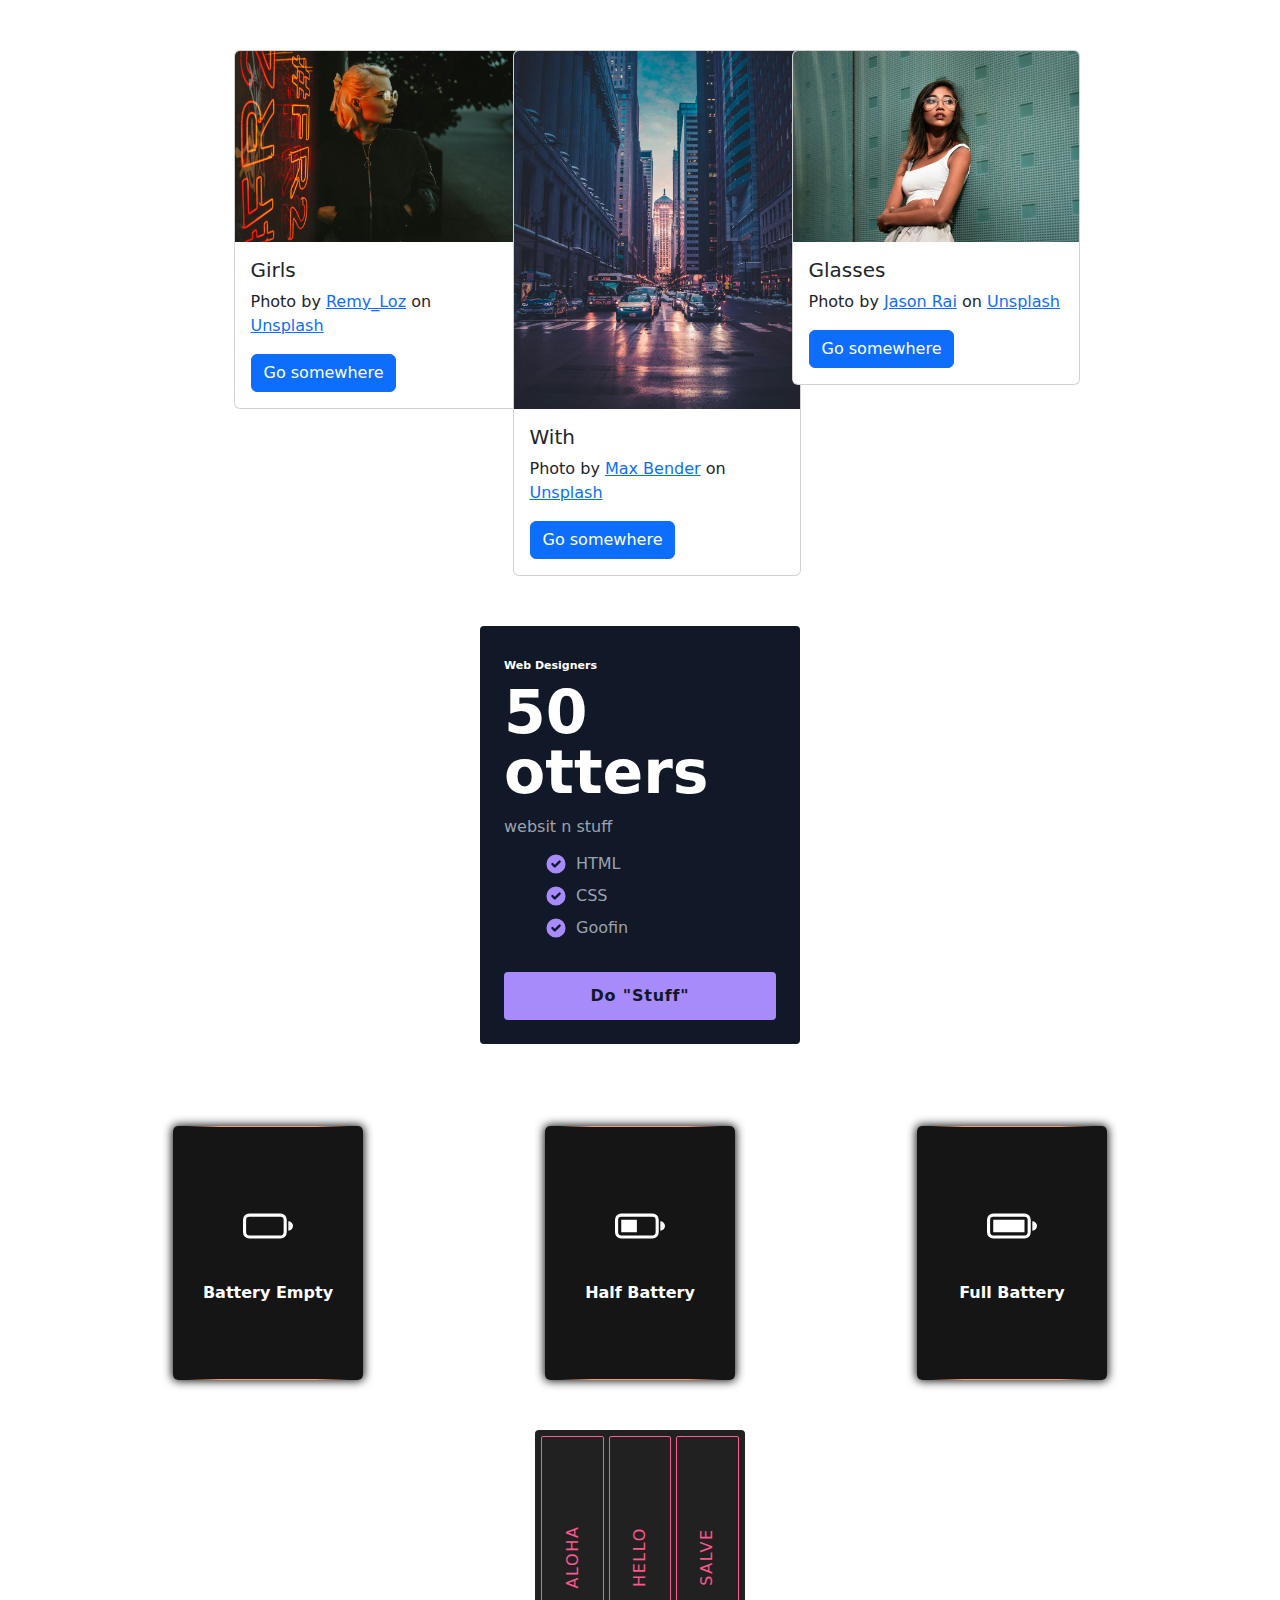
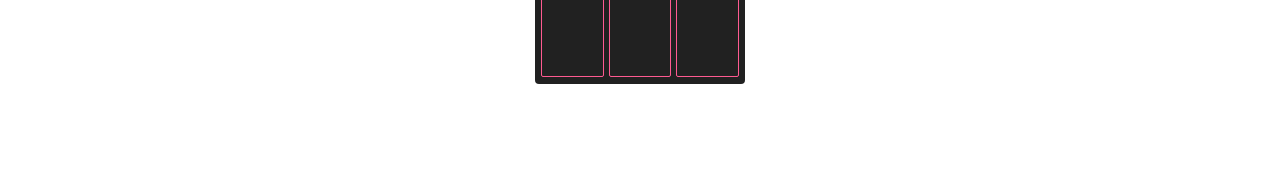
==== commit bee07b94: "new card" ====
--- a/cards.html
+++ b/cards.html
@@ -131,9 +131,9 @@
 
               <div class="front-content">
                 <div class="badges">
-                <small class="badge">0%&deg;</small>
+                <small class="badge">0%</small>
                 <br>
-                <small class="badge">1 Hour&deg;</small>
+                <small class="badge">1 Hour until full</small>
               </div>
                 <div class="description">
                   <div class="title">
@@ -189,9 +189,9 @@
 
               <div class="front-content">
                 <div class="badges">
-                <small class="badge">50%&deg;</small>
+                <small class="badge">50%</small>
                 <br>
-                <small class="badge">30 Min&deg;</small>
+                <small class="badge">30 Min until full</small>
               </div>
                 <div class="description">
                   <div class="title">
@@ -248,9 +248,9 @@
 
               <div class="front-content">
                 <div class="badges">
-                <small class="badge">100%&deg;</small>
+                <small class="badge">100%</small>
                 <br>
-                <small class="badge">0 Min&deg;</small>
+                <small class="badge">0 Min until full</small>
               </div>
                 <div class="description">
                   <div class="title">
@@ -280,7 +280,14 @@
       </div>
 
 
-
+<div class="row">
+    <div class="Hover-Me">
+      <p><span>Aloha</span></p>
+      <p><span>Hello</span></p>
+      <p><span>Salve</span></p>
+  </div>
+  </div>
+</div>
 
 
 
--- a/css/cards.css
+++ b/css/cards.css
@@ -256,4 +256,49 @@
     100% {
       transform: translateY(0px);
     }
+  }
+
+  /* hover me */
+
+  .Hover-Me {
+    width: 210px;
+    height: 254px;
+    border-radius: 4px;
+    background: #212121;
+    display: flex;
+    gap: 5px;
+    padding: .4em;
+  }
+  
+  .Hover-Me p {
+    height: 100%;
+    flex: 1;
+    overflow: hidden;
+    cursor: pointer;
+    border-radius: 2px;
+    transition: all .5s;
+    background: #212121;
+    border: 1px solid #ff5a91;
+    display: flex;
+    justify-content: center;
+    align-items: center;
+  }
+  
+  .Hover-Me p:hover {
+    flex: 4;
+  }
+  
+  .Hover-Me p span {
+    min-width: 14em;
+    padding: .5em;
+    text-align: center;
+    transform: rotate(-90deg);
+    transition: all .5s;
+    text-transform: uppercase;
+    color: #ff568e;
+    letter-spacing: .1em;
+  }
+  
+  .Hover-Me p:hover span {
+    transform: rotate(0);
   }